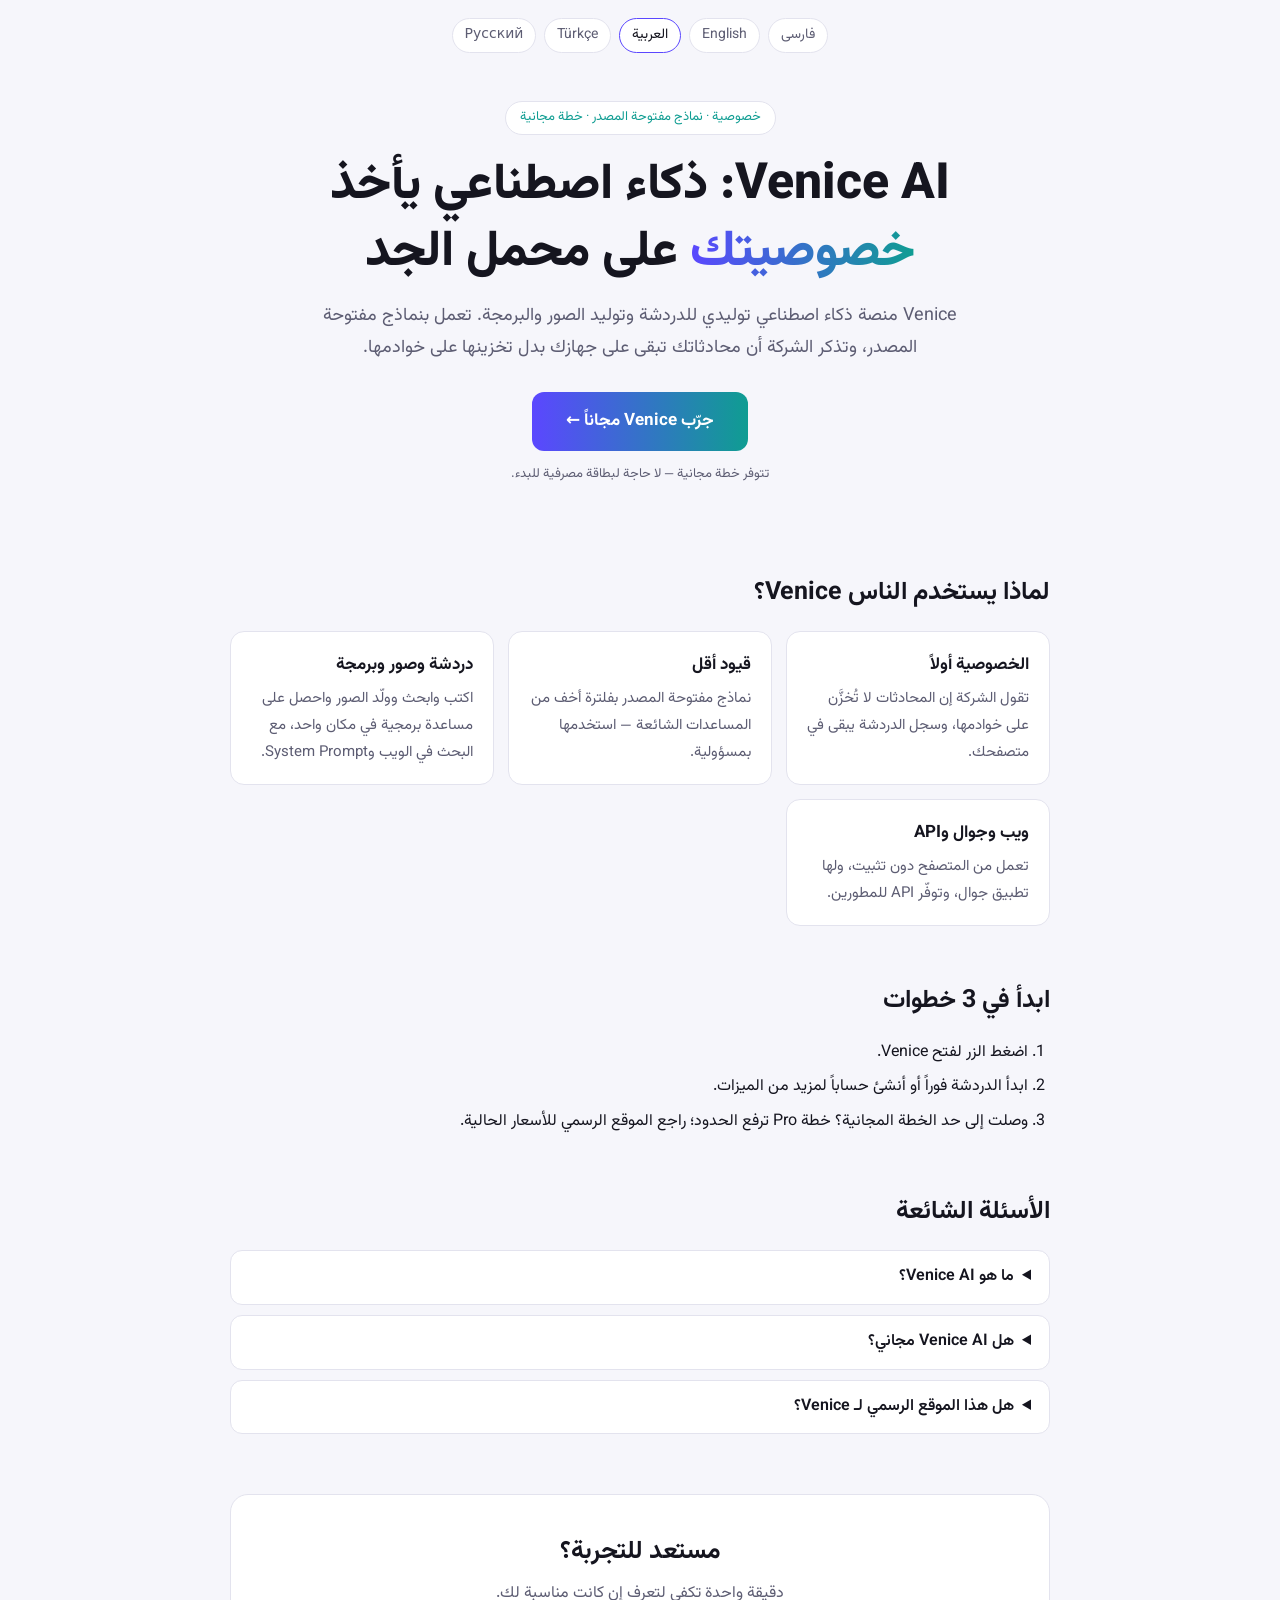
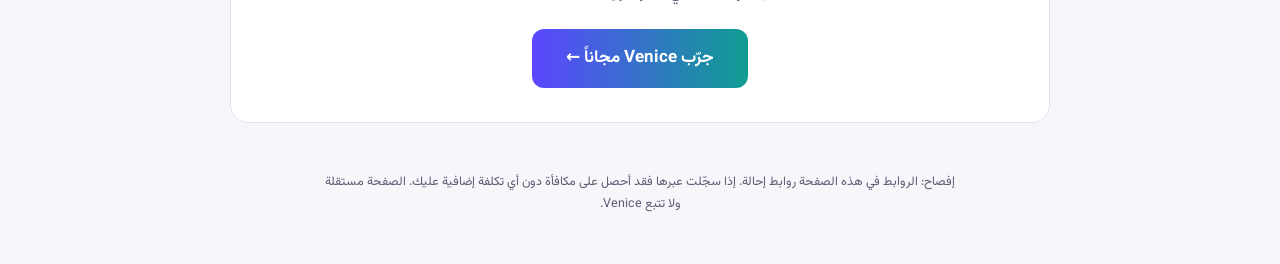
==== ar/index.html @ 339e498b "Multilingual SEO pages (fa/en/ar/tr/ru), sitemap, OG image" ====
<!DOCTYPE html>
<html lang="ar" dir="rtl">
<head>
<meta charset="UTF-8">
<meta name="viewport" content="width=device-width, initial-scale=1">
<title>Venice AI — دردشة ذكاء اصطناعي خاصة وبقيود أقل | ابدأ مجاناً</title>
<meta name="description" content="تعرّف على Venice AI: منصة ذكاء اصطناعي تركّز على الخصوصية للدردشة وتوليد الصور والبرمجة عبر نماذج مفتوحة المصدر. جرّبها مجاناً.">
<link rel="canonical" href="https://hamedshahi5.github.io/venice-ai/ar/">
<link rel="alternate" hreflang="fa" href="https://hamedshahi5.github.io/venice-ai/">
<link rel="alternate" hreflang="en" href="https://hamedshahi5.github.io/venice-ai/en/">
<link rel="alternate" hreflang="ar" href="https://hamedshahi5.github.io/venice-ai/ar/">
<link rel="alternate" hreflang="tr" href="https://hamedshahi5.github.io/venice-ai/tr/">
<link rel="alternate" hreflang="ru" href="https://hamedshahi5.github.io/venice-ai/ru/">
<link rel="alternate" hreflang="x-default" href="https://hamedshahi5.github.io/venice-ai/en/">
<meta property="og:type" content="website">
<meta property="og:site_name" content="Venice AI — Intro">
<meta property="og:title" content="Venice AI — دردشة ذكاء اصطناعي خاصة وبقيود أقل | ابدأ مجاناً">
<meta property="og:description" content="تعرّف على Venice AI: منصة ذكاء اصطناعي تركّز على الخصوصية للدردشة وتوليد الصور والبرمجة عبر نماذج مفتوحة المصدر. جرّبها مجاناً.">
<meta property="og:url" content="https://hamedshahi5.github.io/venice-ai/ar/">
<meta property="og:locale" content="ar_AR">
<meta property="og:image" content="https://hamedshahi5.github.io/venice-ai/og.png">
<meta name="twitter:card" content="summary_large_image">
<link rel="icon" href="data:image/svg+xml,%3Csvg xmlns='http://www.w3.org/2000/svg' viewBox='0 0 100 100'%3E%3Ctext y='.9em' font-size='90'%3E🔒%3C/text%3E%3C/svg%3E">
<link rel="preconnect" href="https://fonts.googleapis.com"><link rel="preconnect" href="https://fonts.gstatic.com" crossorigin><link href="https://fonts.googleapis.com/css2?family=Vazirmatn:wght@400;700;800&display=swap" rel="stylesheet"><link rel="stylesheet" href="../style.css">
<script type="application/ld+json">[{"@context": "https://schema.org", "@type": "WebPage", "name": "Venice AI — دردشة ذكاء اصطناعي خاصة وبقيود أقل | ابدأ مجاناً", "description": "تعرّف على Venice AI: منصة ذكاء اصطناعي تركّز على الخصوصية للدردشة وتوليد الصور والبرمجة عبر نماذج مفتوحة المصدر. جرّبها مجاناً.", "url": "https://hamedshahi5.github.io/venice-ai/ar/", "inLanguage": "ar", "isPartOf": {"@type": "WebSite", "name": "Venice AI — Intro", "url": "https://hamedshahi5.github.io/venice-ai/"}}, {"@context": "https://schema.org", "@type": "FAQPage", "inLanguage": "ar", "mainEntity": [{"@type": "Question", "name": "ما هو Venice AI؟", "acceptedAnswer": {"@type": "Answer", "text": "منصة ذكاء اصطناعي توليدي تركّز على الخصوصية وبقيود أقل للنصوص والصور والبرمجة، مبنية على نماذج مفتوحة المصدر."}}, {"@type": "Question", "name": "هل Venice AI مجاني؟", "acceptedAnswer": {"@type": "Answer", "text": "نعم، توجد خطة مجانية بحدود يومية. خطة Pro المدفوعة ترفع الحدود وتتيح ميزات إضافية؛ راجع الموقع الرسمي للتفاصيل الحالية."}}, {"@type": "Question", "name": "هل هذا الموقع الرسمي لـ Venice؟", "acceptedAnswer": {"@type": "Answer", "text": "لا. هذه صفحة تعريفية مستقلة وغير رسمية ولا تتبع Venice."}}]}]</script>
</head>
<body class="rtl">
<div class="wrap">
<nav class="lang" aria-label="Language"><a href="../" hreflang="fa" lang="fa">فارسی</a><a href="../en/" hreflang="en" lang="en">English</a><a href="../ar/" hreflang="ar" lang="ar" class=on aria-current=page>العربية</a><a href="../tr/" hreflang="tr" lang="tr">Türkçe</a><a href="../ru/" hreflang="ru" lang="ru">Русский</a></nav>
<header class="hero">
<span class="badge">خصوصية · نماذج مفتوحة المصدر · خطة مجانية</span>
<h1>Venice AI: ذكاء اصطناعي يأخذ <span>خصوصيتك</span> على محمل الجد</h1>
<p class="lead">Venice منصة ذكاء اصطناعي توليدي للدردشة وتوليد الصور والبرمجة. تعمل بنماذج مفتوحة المصدر، وتذكر الشركة أن محادثاتك تبقى على جهازك بدل تخزينها على خوادمها.</p>
<a class="btn" href="https://venice.ai/chat?ref=HqKyx2" target="_blank" rel="noopener sponsored nofollow">جرّب Venice مجاناً ←</a>
<p class="note">تتوفر خطة مجانية — لا حاجة لبطاقة مصرفية للبدء.</p>
</header>
<main>
<h2>لماذا يستخدم الناس Venice؟</h2>
<div class="grid"><div class=card><b>الخصوصية أولاً</b><p>تقول الشركة إن المحادثات لا تُخزَّن على خوادمها، وسجل الدردشة يبقى في متصفحك.</p></div><div class=card><b>قيود أقل</b><p>نماذج مفتوحة المصدر بفلترة أخف من المساعدات الشائعة — استخدمها بمسؤولية.</p></div><div class=card><b>دردشة وصور وبرمجة</b><p>اكتب وابحث وولّد الصور واحصل على مساعدة برمجية في مكان واحد، مع البحث في الويب وSystem Prompt.</p></div><div class=card><b>ويب وجوال وAPI</b><p>تعمل من المتصفح دون تثبيت، ولها تطبيق جوال، وتوفّر API للمطورين.</p></div></div>
<h2>ابدأ في 3 خطوات</h2>
<ol><li>اضغط الزر لفتح Venice.</li><li>ابدأ الدردشة فوراً أو أنشئ حساباً لمزيد من الميزات.</li><li>وصلت إلى حد الخطة المجانية؟ خطة Pro ترفع الحدود؛ راجع الموقع الرسمي للأسعار الحالية.</li></ol>
<h2>الأسئلة الشائعة</h2>
<details><summary>ما هو Venice AI؟</summary><p>منصة ذكاء اصطناعي توليدي تركّز على الخصوصية وبقيود أقل للنصوص والصور والبرمجة، مبنية على نماذج مفتوحة المصدر.</p></details><details><summary>هل Venice AI مجاني؟</summary><p>نعم، توجد خطة مجانية بحدود يومية. خطة Pro المدفوعة ترفع الحدود وتتيح ميزات إضافية؛ راجع الموقع الرسمي للتفاصيل الحالية.</p></details><details><summary>هل هذا الموقع الرسمي لـ Venice؟</summary><p>لا. هذه صفحة تعريفية مستقلة وغير رسمية ولا تتبع Venice.</p></details>
<section class="cta"><h2>مستعد للتجربة؟</h2><p>دقيقة واحدة تكفي لتعرف إن كانت مناسبة لك.</p><a class="btn" href="https://venice.ai/chat?ref=HqKyx2" target="_blank" rel="noopener sponsored nofollow">جرّب Venice مجاناً ←</a></section>
</main>
<footer>إفصاح: الروابط في هذه الصفحة روابط إحالة. إذا سجّلت عبرها فقد أحصل على مكافأة دون أي تكلفة إضافية عليك. الصفحة مستقلة ولا تتبع Venice.</footer>
</div>
</body>
</html>
---- style.css ----
:root{--bg:#0b0b10;--card:#14141c;--line:#23232f;--tx:#e8e8ef;--mut:#9a9aae;--ac:#8b7cff;--ac2:#4fd1c5}
@media(prefers-color-scheme:light){:root{--bg:#f6f6fb;--card:#fff;--line:#e3e3ee;--tx:#15151f;--mut:#5d5d73;--ac:#5b47ff;--ac2:#0f9d92}}
*{box-sizing:border-box}
body{margin:0;background:var(--bg);color:var(--tx);font-family:system-ui,-apple-system,"Segoe UI",Roboto,sans-serif;line-height:1.8}
body.rtl{font-family:'Vazirmatn',system-ui,sans-serif}
.wrap{max-width:860px;margin:0 auto;padding:0 20px}
.lang{display:flex;flex-wrap:wrap;gap:8px;justify-content:center;padding:18px 0 0}
.lang a{color:var(--mut);text-decoration:none;font-size:14px;padding:4px 12px;border:1px solid var(--line);border-radius:99px;background:var(--card)}
.lang a.on{color:var(--tx);border-color:var(--ac)}
.hero{padding:48px 0 32px;text-align:center}
.badge{display:inline-block;font-size:13px;color:var(--ac2);border:1px solid var(--line);background:var(--card);padding:4px 14px;border-radius:99px}
h1{font-size:clamp(28px,6vw,50px);line-height:1.35;margin:18px 0 12px;font-weight:800}
h1 span{background:linear-gradient(90deg,var(--ac),var(--ac2));-webkit-background-clip:text;background-clip:text;color:transparent}
.lead{color:var(--mut);font-size:18px;max-width:640px;margin:0 auto 28px}
.btn{display:inline-block;background:linear-gradient(90deg,var(--ac),var(--ac2));color:#fff;text-decoration:none;font-weight:700;padding:14px 34px;border-radius:12px;font-size:17px;transition:transform .15s}
.btn:hover{transform:translateY(-2px)}
.note{color:var(--mut);font-size:13px;margin:12px 0 0}
h2{font-size:25px;margin:52px 0 16px}
.grid{display:grid;grid-template-columns:repeat(auto-fit,minmax(250px,1fr));gap:14px}
.card{background:var(--card);border:1px solid var(--line);border-radius:14px;padding:18px 20px}
.card b{display:block;font-size:17px;margin-bottom:4px}
.card p{margin:0;color:var(--mut);font-size:15px}
ol{padding-inline-start:22px}
li{margin:6px 0}
details{background:var(--card);border:1px solid var(--line);border-radius:12px;padding:12px 18px;margin:10px 0}
summary{cursor:pointer;font-weight:600}
details p{color:var(--mut);margin:8px 0 2px}
.cta{text-align:center;margin:60px 0 24px;padding:34px 20px;background:var(--card);border:1px solid var(--line);border-radius:18px}
.cta h2{margin:0 0 6px}
.cta p{color:var(--mut);margin:0 0 20px}
footer{text-align:center;color:var(--mut);font-size:12.5px;padding:24px 0 48px;max-width:640px;margin:0 auto}
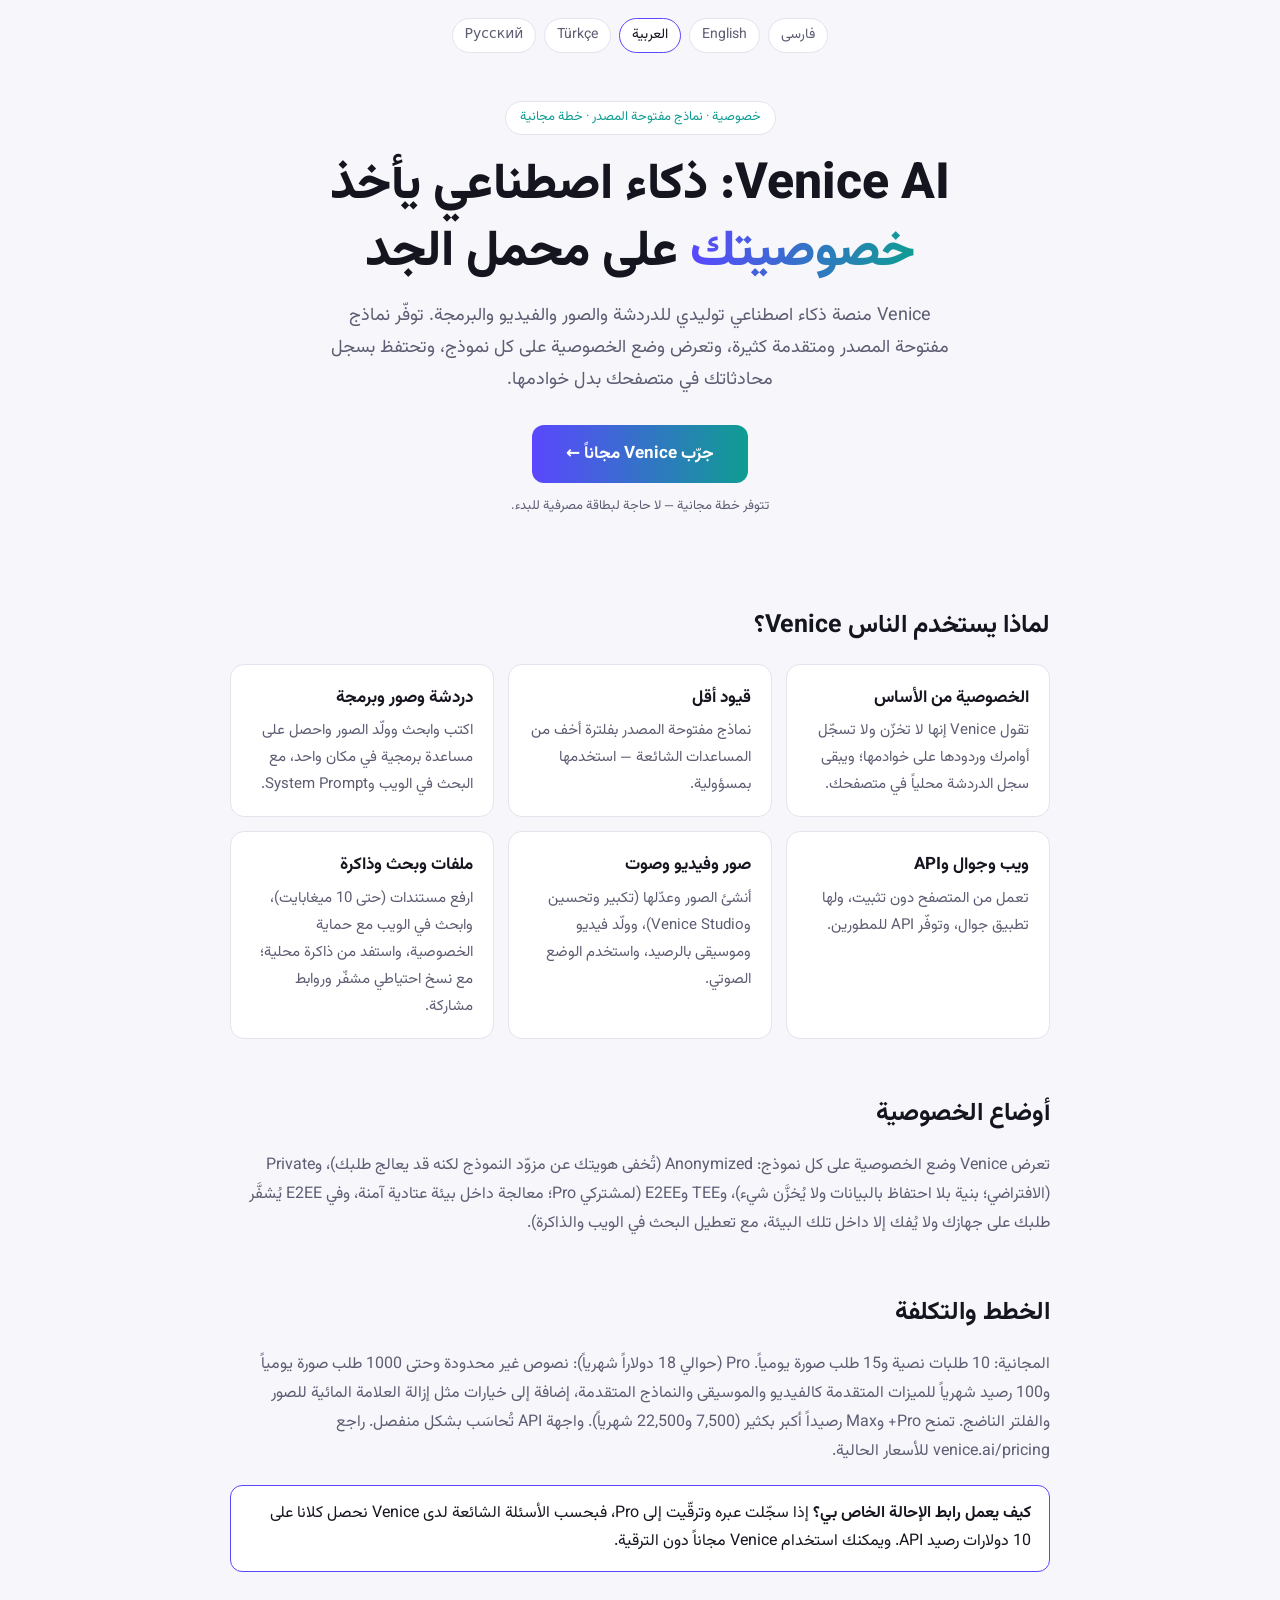
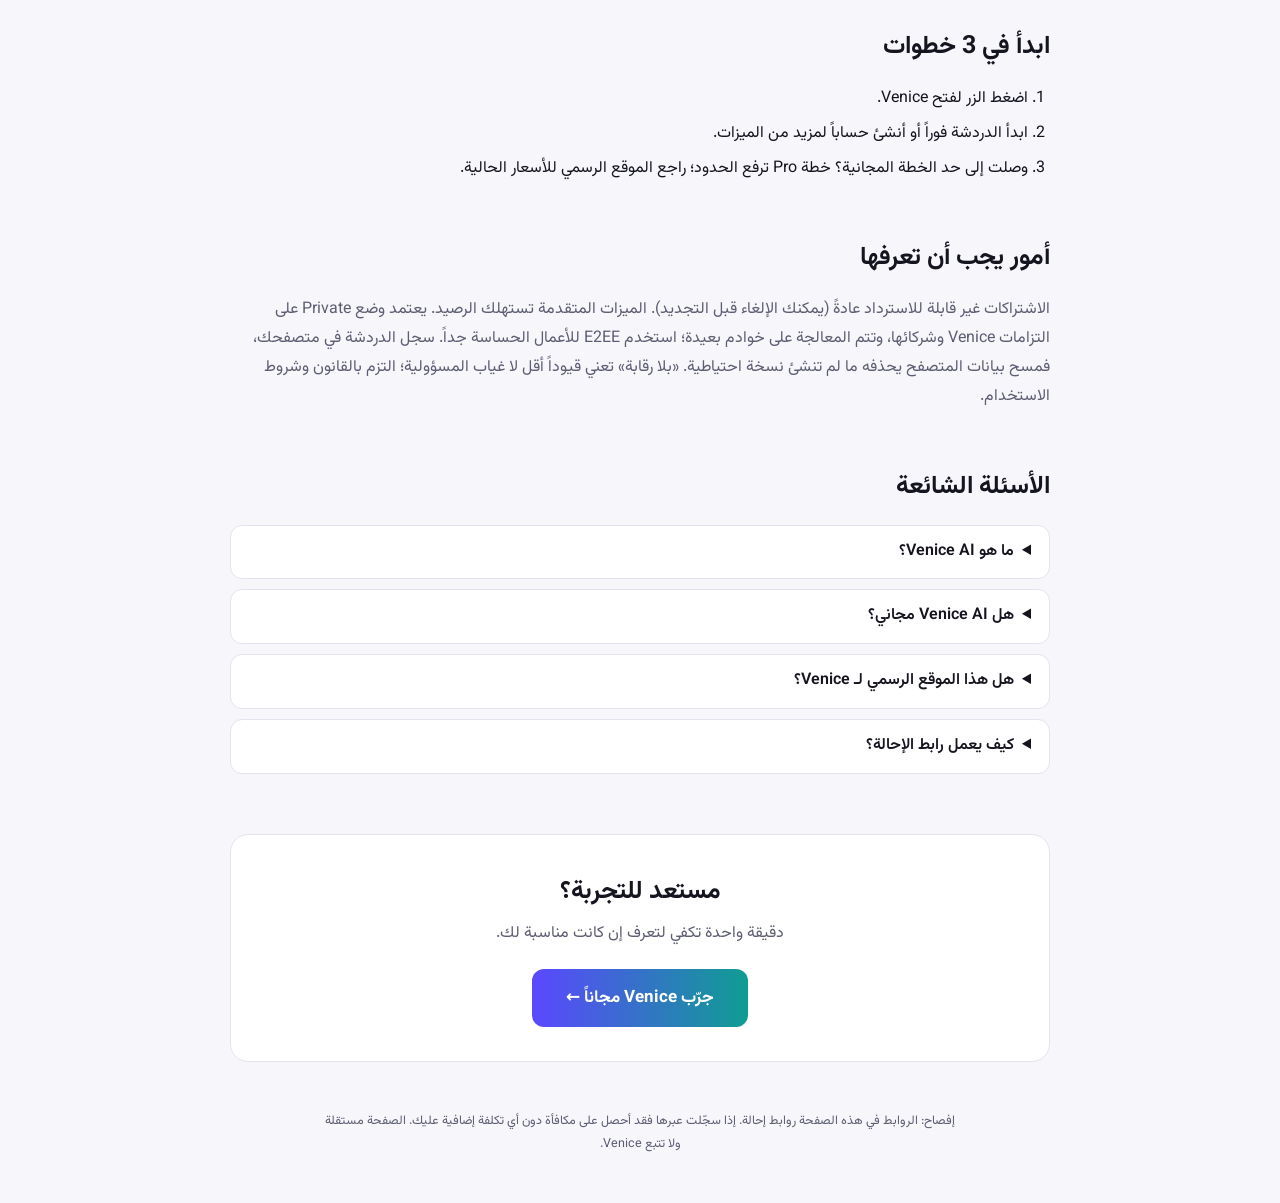
==== commit dc70600a: "Researched content, view/click counters, stats page; referral URL out of source" ====
--- a/ar/index.html
+++ b/ar/index.html
@@ -22,7 +22,8 @@
 <meta name="twitter:card" content="summary_large_image">
 <link rel="icon" href="data:image/svg+xml,%3Csvg xmlns='http://www.w3.org/2000/svg' viewBox='0 0 100 100'%3E%3Ctext y='.9em' font-size='90'%3E🔒%3C/text%3E%3C/svg%3E">
 <link rel="preconnect" href="https://fonts.googleapis.com"><link rel="preconnect" href="https://fonts.gstatic.com" crossorigin><link href="https://fonts.googleapis.com/css2?family=Vazirmatn:wght@400;700;800&display=swap" rel="stylesheet"><link rel="stylesheet" href="../style.css">
-<script type="application/ld+json">[{"@context": "https://schema.org", "@type": "WebPage", "name": "Venice AI — دردشة ذكاء اصطناعي خاصة وبقيود أقل | ابدأ مجاناً", "description": "تعرّف على Venice AI: منصة ذكاء اصطناعي تركّز على الخصوصية للدردشة وتوليد الصور والبرمجة عبر نماذج مفتوحة المصدر. جرّبها مجاناً.", "url": "https://hamedshahi5.github.io/venice-ai/ar/", "inLanguage": "ar", "isPartOf": {"@type": "WebSite", "name": "Venice AI — Intro", "url": "https://hamedshahi5.github.io/venice-ai/"}}, {"@context": "https://schema.org", "@type": "FAQPage", "inLanguage": "ar", "mainEntity": [{"@type": "Question", "name": "ما هو Venice AI؟", "acceptedAnswer": {"@type": "Answer", "text": "منصة ذكاء اصطناعي توليدي تركّز على الخصوصية وبقيود أقل للنصوص والصور والبرمجة، مبنية على نماذج مفتوحة المصدر."}}, {"@type": "Question", "name": "هل Venice AI مجاني؟", "acceptedAnswer": {"@type": "Answer", "text": "نعم، توجد خطة مجانية بحدود يومية. خطة Pro المدفوعة ترفع الحدود وتتيح ميزات إضافية؛ راجع الموقع الرسمي للتفاصيل الحالية."}}, {"@type": "Question", "name": "هل هذا الموقع الرسمي لـ Venice؟", "acceptedAnswer": {"@type": "Answer", "text": "لا. هذه صفحة تعريفية مستقلة وغير رسمية ولا تتبع Venice."}}]}]</script>
+<meta name="robots" content="index,follow,max-image-preview:large">
+<script type="application/ld+json">[{"@context": "https://schema.org", "@type": "WebPage", "name": "Venice AI — دردشة ذكاء اصطناعي خاصة وبقيود أقل | ابدأ مجاناً", "description": "تعرّف على Venice AI: منصة ذكاء اصطناعي تركّز على الخصوصية للدردشة وتوليد الصور والبرمجة عبر نماذج مفتوحة المصدر. جرّبها مجاناً.", "url": "https://hamedshahi5.github.io/venice-ai/ar/", "inLanguage": "ar", "isPartOf": {"@type": "WebSite", "name": "Venice AI — Intro", "url": "https://hamedshahi5.github.io/venice-ai/"}}, {"@context": "https://schema.org", "@type": "FAQPage", "inLanguage": "ar", "mainEntity": [{"@type": "Question", "name": "ما هو Venice AI؟", "acceptedAnswer": {"@type": "Answer", "text": "منصة ذكاء اصطناعي توليدي تركّز على الخصوصية وبقيود أقل للنصوص والصور والبرمجة، مبنية على نماذج مفتوحة المصدر."}}, {"@type": "Question", "name": "هل Venice AI مجاني؟", "acceptedAnswer": {"@type": "Answer", "text": "نعم، توجد خطة مجانية بحدود يومية. خطة Pro المدفوعة ترفع الحدود وتتيح ميزات إضافية؛ راجع الموقع الرسمي للتفاصيل الحالية."}}, {"@type": "Question", "name": "هل هذا الموقع الرسمي لـ Venice؟", "acceptedAnswer": {"@type": "Answer", "text": "لا. هذه صفحة تعريفية مستقلة وغير رسمية ولا تتبع Venice."}}, {"@type": "Question", "name": "كيف يعمل رابط الإحالة؟", "acceptedAnswer": {"@type": "Answer", "text": "إذا سجّلت عبر الرابط وترقّيت إلى Pro، يحصل الطرفان على 10 دولارات رصيد API بحسب الأسئلة الشائعة لدى Venice. الاستخدام المجاني لا يتطلب ترقية."}}]}]</script>
 </head>
 <body class="rtl">
 <div class="wrap">
@@ -30,20 +31,34 @@
 <header class="hero">
 <span class="badge">خصوصية · نماذج مفتوحة المصدر · خطة مجانية</span>
 <h1>Venice AI: ذكاء اصطناعي يأخذ <span>خصوصيتك</span> على محمل الجد</h1>
-<p class="lead">Venice منصة ذكاء اصطناعي توليدي للدردشة وتوليد الصور والبرمجة. تعمل بنماذج مفتوحة المصدر، وتذكر الشركة أن محادثاتك تبقى على جهازك بدل تخزينها على خوادمها.</p>
-<a class="btn" href="https://venice.ai/chat?ref=HqKyx2" target="_blank" rel="noopener sponsored nofollow">جرّب Venice مجاناً ←</a>
+<p class="lead">Venice منصة ذكاء اصطناعي توليدي للدردشة والصور والفيديو والبرمجة. توفّر نماذج مفتوحة المصدر ومتقدمة كثيرة، وتعرض وضع الخصوصية على كل نموذج، وتحتفظ بسجل محادثاتك في متصفحك بدل خوادمها.</p>
+<a class="btn ref" href="https://venice.ai/chat?ref=HqKyx2" target="_blank" rel="noopener sponsored nofollow">جرّب Venice مجاناً ←</a>
 <p class="note">تتوفر خطة مجانية — لا حاجة لبطاقة مصرفية للبدء.</p>
 </header>
 <main>
 <h2>لماذا يستخدم الناس Venice؟</h2>
-<div class="grid"><div class=card><b>الخصوصية أولاً</b><p>تقول الشركة إن المحادثات لا تُخزَّن على خوادمها، وسجل الدردشة يبقى في متصفحك.</p></div><div class=card><b>قيود أقل</b><p>نماذج مفتوحة المصدر بفلترة أخف من المساعدات الشائعة — استخدمها بمسؤولية.</p></div><div class=card><b>دردشة وصور وبرمجة</b><p>اكتب وابحث وولّد الصور واحصل على مساعدة برمجية في مكان واحد، مع البحث في الويب وSystem Prompt.</p></div><div class=card><b>ويب وجوال وAPI</b><p>تعمل من المتصفح دون تثبيت، ولها تطبيق جوال، وتوفّر API للمطورين.</p></div></div>
+<div class="grid"><div class=card><b>الخصوصية من الأساس</b><p>تقول Venice إنها لا تخزّن ولا تسجّل أوامرك وردودها على خوادمها؛ ويبقى سجل الدردشة محلياً في متصفحك.</p></div><div class=card><b>قيود أقل</b><p>نماذج مفتوحة المصدر بفلترة أخف من المساعدات الشائعة — استخدمها بمسؤولية.</p></div><div class=card><b>دردشة وصور وبرمجة</b><p>اكتب وابحث وولّد الصور واحصل على مساعدة برمجية في مكان واحد، مع البحث في الويب وSystem Prompt.</p></div><div class=card><b>ويب وجوال وAPI</b><p>تعمل من المتصفح دون تثبيت، ولها تطبيق جوال، وتوفّر API للمطورين.</p></div><div class=card><b>صور وفيديو وصوت</b><p>أنشئ الصور وعدّلها (تكبير وتحسين وVenice Studio)، وولّد فيديو وموسيقى بالرصيد، واستخدم الوضع الصوتي.</p></div><div class=card><b>ملفات وبحث وذاكرة</b><p>ارفع مستندات (حتى 10 ميغابايت)، وابحث في الويب مع حماية الخصوصية، واستفد من ذاكرة محلية؛ مع نسخ احتياطي مشفّر وروابط مشاركة.</p></div></div>
+<h2>أوضاع الخصوصية</h2><p class="txt">تعرض Venice وضع الخصوصية على كل نموذج: Anonymized (تُخفى هويتك عن مزوّد النموذج لكنه قد يعالج طلبك)، وPrivate (الافتراضي؛ بنية بلا احتفاظ بالبيانات ولا يُخزَّن شيء)، وTEE وE2EE (لمشتركي Pro؛ معالجة داخل بيئة عتادية آمنة، وفي E2EE يُشفَّر طلبك على جهازك ولا يُفك إلا داخل تلك البيئة، مع تعطيل البحث في الويب والذاكرة).</p>
+<h2>الخطط والتكلفة</h2><p class="txt">المجانية: 10 طلبات نصية و15 طلب صورة يومياً. Pro (حوالي 18 دولاراً شهرياً): نصوص غير محدودة وحتى 1000 طلب صورة يومياً و100 رصيد شهرياً للميزات المتقدمة كالفيديو والموسيقى والنماذج المتقدمة، إضافة إلى خيارات مثل إزالة العلامة المائية للصور والفلتر الناضج. تمنح Pro+ وMax رصيداً أكبر بكثير (7,500 و22,500 شهرياً). واجهة API تُحاسَب بشكل منفصل. راجع venice.ai/pricing للأسعار الحالية.</p>
+<div class="box"><b>كيف يعمل رابط الإحالة الخاص بي؟</b> إذا سجّلت عبره وترقّيت إلى Pro، فبحسب الأسئلة الشائعة لدى Venice نحصل كلانا على 10 دولارات رصيد API. ويمكنك استخدام Venice مجاناً دون الترقية.</div>
 <h2>ابدأ في 3 خطوات</h2>
 <ol><li>اضغط الزر لفتح Venice.</li><li>ابدأ الدردشة فوراً أو أنشئ حساباً لمزيد من الميزات.</li><li>وصلت إلى حد الخطة المجانية؟ خطة Pro ترفع الحدود؛ راجع الموقع الرسمي للأسعار الحالية.</li></ol>
+<h2>أمور يجب أن تعرفها</h2><p class="txt">الاشتراكات غير قابلة للاسترداد عادةً (يمكنك الإلغاء قبل التجديد). الميزات المتقدمة تستهلك الرصيد. يعتمد وضع Private على التزامات Venice وشركائها، وتتم المعالجة على خوادم بعيدة؛ استخدم E2EE للأعمال الحساسة جداً. سجل الدردشة في متصفحك، فمسح بيانات المتصفح يحذفه ما لم تنشئ نسخة احتياطية. «بلا رقابة» تعني قيوداً أقل لا غياب المسؤولية؛ التزم بالقانون وشروط الاستخدام.</p>
 <h2>الأسئلة الشائعة</h2>
-<details><summary>ما هو Venice AI؟</summary><p>منصة ذكاء اصطناعي توليدي تركّز على الخصوصية وبقيود أقل للنصوص والصور والبرمجة، مبنية على نماذج مفتوحة المصدر.</p></details><details><summary>هل Venice AI مجاني؟</summary><p>نعم، توجد خطة مجانية بحدود يومية. خطة Pro المدفوعة ترفع الحدود وتتيح ميزات إضافية؛ راجع الموقع الرسمي للتفاصيل الحالية.</p></details><details><summary>هل هذا الموقع الرسمي لـ Venice؟</summary><p>لا. هذه صفحة تعريفية مستقلة وغير رسمية ولا تتبع Venice.</p></details>
-<section class="cta"><h2>مستعد للتجربة؟</h2><p>دقيقة واحدة تكفي لتعرف إن كانت مناسبة لك.</p><a class="btn" href="https://venice.ai/chat?ref=HqKyx2" target="_blank" rel="noopener sponsored nofollow">جرّب Venice مجاناً ←</a></section>
+<details><summary>ما هو Venice AI؟</summary><p>منصة ذكاء اصطناعي توليدي تركّز على الخصوصية وبقيود أقل للنصوص والصور والبرمجة، مبنية على نماذج مفتوحة المصدر.</p></details><details><summary>هل Venice AI مجاني؟</summary><p>نعم، توجد خطة مجانية بحدود يومية. خطة Pro المدفوعة ترفع الحدود وتتيح ميزات إضافية؛ راجع الموقع الرسمي للتفاصيل الحالية.</p></details><details><summary>هل هذا الموقع الرسمي لـ Venice؟</summary><p>لا. هذه صفحة تعريفية مستقلة وغير رسمية ولا تتبع Venice.</p></details><details><summary>كيف يعمل رابط الإحالة؟</summary><p>إذا سجّلت عبر الرابط وترقّيت إلى Pro، يحصل الطرفان على 10 دولارات رصيد API بحسب الأسئلة الشائعة لدى Venice. الاستخدام المجاني لا يتطلب ترقية.</p></details>
+<section class="cta"><h2>مستعد للتجربة؟</h2><p>دقيقة واحدة تكفي لتعرف إن كانت مناسبة لك.</p><a class="btn ref" href="https://venice.ai/chat?ref=HqKyx2" target="_blank" rel="noopener sponsored nofollow">جرّب Venice مجاناً ←</a></section>
 </main>
 <footer>إفصاح: الروابط في هذه الصفحة روابط إحالة. إذا سجّلت عبرها فقد أحصل على مكافأة دون أي تكلفة إضافية عليك. الصفحة مستقلة ولا تتبع Venice.</footer>
 </div>
+<script>
+(function(){var B="https://abacus.jasoncameron.dev/hit/vnc-hs5-4f9a7c21/",L="ar";
+function hit(k){try{fetch(B+k,{keepalive:true}).catch(function(){})}catch(e){}}
+hit("views");hit("views-"+L);
+var d=new Date().toISOString().slice(0,10),s=0;
+try{s=localStorage.getItem("vseen")===d;if(!s)localStorage.setItem("vseen",d)}catch(e){}
+if(!s){hit("visitors");hit("visitors-"+L)}
+document.addEventListener("click",function(ev){var a=ev.target.closest&&ev.target.closest("a.ref");
+if(a){hit("clicks");hit("clicks-"+L)}},true);})();
+</script>
 </body>
 </html>
--- a/style.css
+++ b/style.css
@@ -29,3 +29,6 @@
 .cta h2{margin:0 0 6px}
 .cta p{color:var(--mut);margin:0 0 20px}
 footer{text-align:center;color:var(--mut);font-size:12.5px;padding:24px 0 48px;max-width:640px;margin:0 auto}
+.txt{color:var(--mut)}
+.box{margin:18px 0;padding:14px 18px;border:1px solid var(--ac);border-radius:12px;background:var(--card)}
+a.btn.ref{color:#fff}
